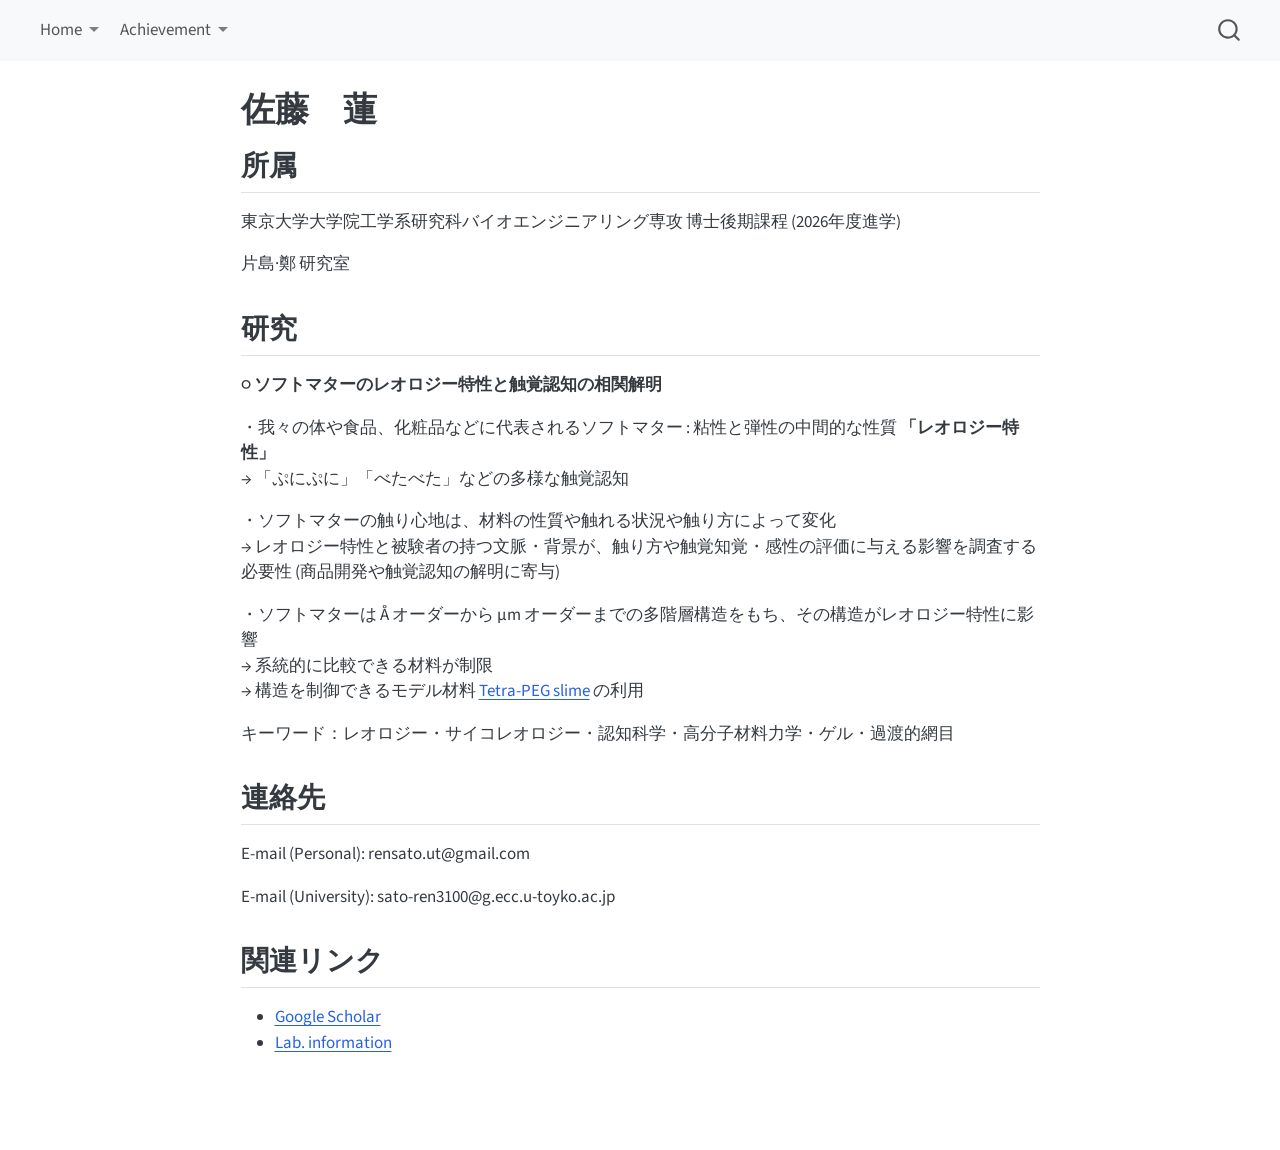
==== docs/index.html @ 5b35c89c "index 詳細説明追加" ====
<!DOCTYPE html>
<html xmlns="http://www.w3.org/1999/xhtml" lang="ja" xml:lang="ja"><head>

<meta charset="utf-8">
<meta name="generator" content="quarto-1.9.37">

<meta name="viewport" content="width=device-width, initial-scale=1.0, user-scalable=yes">


<title>佐藤　蓮</title>
<style>
/* Default styles provided by pandoc.
** See https://pandoc.org/MANUAL.html#variables-for-html for config info.
*/
code{white-space: pre-wrap;}
span.smallcaps{font-variant: small-caps;}
div.columns{display: flex; gap: min(4vw, 1.5em);}
div.column{flex: auto; overflow-x: auto;}
div.hanging-indent{margin-left: 1.5em; text-indent: -1.5em;}
ul.task-list{list-style: none;}
ul.task-list li input[type="checkbox"] {
  width: 0.8em;
  margin: 0 0.8em 0.2em -1em; /* quarto-specific, see https://github.com/quarto-dev/quarto-cli/issues/4556 */ 
  vertical-align: middle;
}
</style>


<script src="site_libs/quarto-nav/quarto-nav.js"></script>
<script src="site_libs/quarto-nav/headroom.min.js"></script>
<script src="site_libs/clipboard/clipboard.min.js"></script>
<script src="site_libs/quarto-search/autocomplete.umd.js"></script>
<script src="site_libs/quarto-search/fuse.min.js"></script>
<script src="site_libs/quarto-search/quarto-search.js"></script>
<meta name="quarto:offset" content="./">
<script src="site_libs/quarto-html/quarto.js" type="module"></script>
<script src="site_libs/quarto-html/tabsets/tabsets.js" type="module"></script>
<script src="site_libs/quarto-html/popper.min.js"></script>
<script src="site_libs/quarto-html/tippy.umd.min.js"></script>
<script src="site_libs/quarto-html/anchor.min.js"></script>
<link href="site_libs/quarto-html/tippy.css" rel="stylesheet">
<link href="site_libs/quarto-html/quarto-syntax-highlighting-7f8f88aac4f3542376d5c11b86a4c14d.css" rel="stylesheet" id="quarto-text-highlighting-styles">
<script src="site_libs/bootstrap/bootstrap.min.js"></script>
<link href="site_libs/bootstrap/bootstrap-icons.css" rel="stylesheet">
<link href="site_libs/bootstrap/bootstrap-158031087360bce0ff56dc785ce39e06.min.css" rel="stylesheet" append-hash="true" id="quarto-bootstrap" data-mode="light">
<script id="quarto-search-options" type="application/json">{
  "location": "navbar",
  "copy-button": false,
  "collapse-after": 3,
  "panel-placement": "end",
  "type": "overlay",
  "limit": 50,
  "keyboard-shortcut": [
    "f",
    "/",
    "s"
  ],
  "show-item-context": false,
  "language": {
    "search-no-results-text": "一致なし",
    "search-matching-documents-text": "一致した文書",
    "search-copy-link-title": "検索へのリンクをコピー",
    "search-hide-matches-text": "追加の検索結果を非表示",
    "search-more-match-text": "追加の検索結果",
    "search-more-matches-text": "追加の検索結果",
    "search-clear-button-title": "消去",
    "search-text-placeholder": "",
    "search-detached-cancel-button-title": "取消",
    "search-submit-button-title": "検索",
    "search-label": "サーチ"
  }
}</script>


<link rel="stylesheet" href="styles.css">
</head>

<body class="nav-fixed fullcontent quarto-light">

<div id="quarto-search-results"></div>
  <header id="quarto-header" class="headroom fixed-top">
    <nav class="navbar navbar-expand-lg " data-bs-theme="dark">
      <div class="navbar-container container-fluid">
            <div id="quarto-search" class="" title="サーチ"></div>
          <button class="navbar-toggler" type="button" data-bs-toggle="collapse" data-bs-target="#navbarCollapse" aria-controls="navbarCollapse" role="menu" aria-expanded="false" aria-label="ナビゲーションを切り替える" onclick="if (window.quartoToggleHeadroom) { window.quartoToggleHeadroom(); }">
  <span class="navbar-toggler-icon"></span>
</button>
          <div class="collapse navbar-collapse" id="navbarCollapse">
            <ul class="navbar-nav navbar-nav-scroll me-auto">
  <li class="nav-item dropdown ">
    <a class="nav-link dropdown-toggle" href="#" id="nav-menu-home" role="link" data-bs-toggle="dropdown" aria-expanded="false">
 <span class="menu-text">Home</span>
    </a>
    <ul class="dropdown-menu" aria-labelledby="nav-menu-home">    
        <li>
    <a class="dropdown-item" href="./index.html">
 <span class="dropdown-text">Jp</span></a>
  </li>  
        <li>
    <a class="dropdown-item" href="./index-en.html">
 <span class="dropdown-text">En</span></a>
  </li>  
    </ul>
  </li>
  <li class="nav-item dropdown ">
    <a class="nav-link dropdown-toggle" href="#" id="nav-menu-achievement" role="link" data-bs-toggle="dropdown" aria-expanded="false">
 <span class="menu-text">Achievement</span>
    </a>
    <ul class="dropdown-menu" aria-labelledby="nav-menu-achievement">    
        <li>
    <a class="dropdown-item" href="./achievement.html">
 <span class="dropdown-text">Jp</span></a>
  </li>  
        <li>
    <a class="dropdown-item" href="./achievement-en.html">
 <span class="dropdown-text">En</span></a>
  </li>  
    </ul>
  </li>
</ul>
          </div> <!-- /navcollapse -->
            <div class="quarto-navbar-tools">
</div>
      </div> <!-- /container-fluid -->
    </nav>
</header>
<!-- content -->
<div id="quarto-content" class="quarto-container page-columns page-rows-contents page-layout-article page-navbar">
<!-- sidebar -->
<!-- margin-sidebar -->
    
<!-- main -->
<main class="content" id="quarto-document-content">

<header id="title-block-header" class="quarto-title-block default">
<div class="quarto-title">
<h1 class="title">佐藤　蓮</h1>
</div>



<div class="quarto-title-meta">

    
  
    
  </div>
  


</header>


<section id="所属" class="level2">
<h2 class="anchored" data-anchor-id="所属">所属</h2>
<p>東京大学大学院工学系研究科バイオエンジニアリング専攻 博士後期課程 (2026年度進学)</p>
<p>片島·鄭 研究室</p>
</section>
<section id="研究" class="level2">
<h2 class="anchored" data-anchor-id="研究">研究</h2>
<p><strong>○ ソフトマターのレオロジー特性と触覚認知の相関解明</strong></p>
<p>・我々の体や食品、化粧品などに代表されるソフトマター : 粘性と弾性の中間的な性質 <strong>「レオロジー特性」</strong> <br> → 「ぷにぷに」「べたべた」などの多様な触覚認知</p>
<p>・ソフトマターの触り心地は、材料の性質や触れる状況や触り方によって変化<br> → レオロジー特性と被験者の持つ文脈・背景が、触り方や触覚知覚・感性の評価に与える影響を調査する必要性 (商品開発や触覚認知の解明に寄与)</p>
<p>・ソフトマターは Å オーダーから μm オーダーまでの多階層構造をもち、その構造がレオロジー特性に影響<br> → 系統的に比較できる材料が制限<br> → 構造を制御できるモデル材料 <a href="https://doi.org/10.1016/j.progpolymsci.2025.102042">Tetra-PEG slime</a> の利用</p>
<p>キーワード：レオロジー・サイコレオロジー・認知科学・高分子材料力学・ゲル・過渡的網目</p>
</section>
<section id="連絡先" class="level2">
<h2 class="anchored" data-anchor-id="連絡先">連絡先</h2>
<p>E-mail (Personal): rensato.ut@gmail.com</p>
<p>E-mail (University): sato-ren3100@g.ecc.u-toyko.ac.jp</p>
</section>
<section id="関連リンク" class="level2">
<h2 class="anchored" data-anchor-id="関連リンク">関連リンク</h2>
<ul>
<li><a href="https://scholar.google.co.jp/citations?user=0wo5w1IAAAAJ&amp;hl=ja&amp;oi=ao">Google Scholar</a></li>
<li><a href="https://rheo.tokyo/">Lab. information</a></li>
</ul>


</section>

</main> <!-- /main -->
<script id="quarto-html-after-body" type="application/javascript">
  window.document.addEventListener("DOMContentLoaded", function (event) {
    const icon = "";
    const anchorJS = new window.AnchorJS();
    anchorJS.options = {
      placement: 'right',
      icon: icon
    };
    anchorJS.add('.anchored');
    const isCodeAnnotation = (el) => {
      for (const clz of el.classList) {
        if (clz.startsWith('code-annotation-')) {                     
          return true;
        }
      }
      return false;
    }
    const onCopySuccess = function(e) {
      // button target
      const button = e.trigger;
      // don't keep focus
      button.blur();
      // flash "checked"
      button.classList.add('code-copy-button-checked');
      var currentTitle = button.getAttribute("title");
      button.setAttribute("title", "コピーしました");
      let tooltip;
      if (window.bootstrap) {
        button.setAttribute("data-bs-toggle", "tooltip");
        button.setAttribute("data-bs-placement", "left");
        button.setAttribute("data-bs-title", "コピーしました");
        tooltip = new bootstrap.Tooltip(button, 
          { trigger: "manual", 
            customClass: "code-copy-button-tooltip",
            offset: [0, -8]});
        tooltip.show();    
      }
      setTimeout(function() {
        if (tooltip) {
          tooltip.hide();
          button.removeAttribute("data-bs-title");
          button.removeAttribute("data-bs-toggle");
          button.removeAttribute("data-bs-placement");
        }
        button.setAttribute("title", currentTitle);
        button.classList.remove('code-copy-button-checked');
      }, 1000);
      // clear code selection
      e.clearSelection();
    }
    const getTextToCopy = function(trigger) {
      const outerScaffold = trigger.parentElement.cloneNode(true);
      const codeEl = outerScaffold.querySelector('code');
      for (const childEl of codeEl.children) {
        if (isCodeAnnotation(childEl)) {
          childEl.remove();
        }
      }
      return codeEl.innerText;
    }
    const clipboard = new window.ClipboardJS('.code-copy-button:not([data-in-quarto-modal])', {
      text: getTextToCopy
    });
    clipboard.on('success', onCopySuccess);
    if (window.document.getElementById('quarto-embedded-source-code-modal')) {
      const clipboardModal = new window.ClipboardJS('.code-copy-button[data-in-quarto-modal]', {
        text: getTextToCopy,
        container: window.document.getElementById('quarto-embedded-source-code-modal')
      });
      clipboardModal.on('success', onCopySuccess);
    }
      var localhostRegex = new RegExp(/^(?:http|https):\/\/localhost\:?[0-9]*\//);
      var mailtoRegex = new RegExp(/^mailto:/);
        var filterRegex = new RegExp('/' + window.location.host + '/');
      var isInternal = (href) => {
          return filterRegex.test(href) || localhostRegex.test(href) || mailtoRegex.test(href);
      }
      // Inspect non-navigation links and adorn them if external
     var links = window.document.querySelectorAll('a[href]:not(.nav-link):not(.navbar-brand):not(.toc-action):not(.sidebar-link):not(.sidebar-item-toggle):not(.pagination-link):not(.no-external):not([aria-hidden]):not(.dropdown-item):not(.quarto-navigation-tool):not(.about-link)');
      for (var i=0; i<links.length; i++) {
        const link = links[i];
        if (!isInternal(link.href)) {
          // undo the damage that might have been done by quarto-nav.js in the case of
          // links that we want to consider external
          if (link.dataset.originalHref !== undefined) {
            link.href = link.dataset.originalHref;
          }
        }
      }
    function tippyHover(el, contentFn, onTriggerFn, onUntriggerFn) {
      const config = {
        allowHTML: true,
        maxWidth: 500,
        delay: 100,
        arrow: false,
        appendTo: function(el) {
            return el.parentElement;
        },
        interactive: true,
        interactiveBorder: 10,
        theme: 'quarto',
        placement: 'bottom-start',
      };
      if (contentFn) {
        config.content = contentFn;
      }
      if (onTriggerFn) {
        config.onTrigger = onTriggerFn;
      }
      if (onUntriggerFn) {
        config.onUntrigger = onUntriggerFn;
      }
      window.tippy(el, config); 
    }
    const noterefs = window.document.querySelectorAll('a[role="doc-noteref"]');
    for (var i=0; i<noterefs.length; i++) {
      const ref = noterefs[i];
      tippyHover(ref, function() {
        // use id or data attribute instead here
        let href = ref.getAttribute('data-footnote-href') || ref.getAttribute('href');
        try { href = new URL(href).hash; } catch {}
        const id = href.replace(/^#\/?/, "");
        const note = window.document.getElementById(id);
        if (note) {
          return note.innerHTML;
        } else {
          return "";
        }
      });
    }
    const xrefs = window.document.querySelectorAll('a.quarto-xref');
    const processXRef = (id, note) => {
      // Strip column container classes
      const stripColumnClz = (el) => {
        el.classList.remove("page-full", "page-columns");
        if (el.children) {
          for (const child of el.children) {
            stripColumnClz(child);
          }
        }
      }
      stripColumnClz(note)
      if (id === null || id.startsWith('sec-')) {
        // Special case sections, only their first couple elements
        const container = document.createElement("div");
        if (note.children && note.children.length > 2) {
          container.appendChild(note.children[0].cloneNode(true));
          for (let i = 1; i < note.children.length; i++) {
            const child = note.children[i];
            if (child.tagName === "P" && child.innerText === "") {
              continue;
            } else {
              container.appendChild(child.cloneNode(true));
              break;
            }
          }
          if (window.Quarto?.typesetMath) {
            window.Quarto.typesetMath(container);
          }
          return container.innerHTML
        } else {
          if (window.Quarto?.typesetMath) {
            window.Quarto.typesetMath(note);
          }
          return note.innerHTML;
        }
      } else {
        // Remove any anchor links if they are present
        const anchorLink = note.querySelector('a.anchorjs-link');
        if (anchorLink) {
          anchorLink.remove();
        }
        if (window.Quarto?.typesetMath) {
          window.Quarto.typesetMath(note);
        }
        if (note.classList.contains("callout")) {
          return note.outerHTML;
        } else {
          return note.innerHTML;
        }
      }
    }
    for (var i=0; i<xrefs.length; i++) {
      const xref = xrefs[i];
      tippyHover(xref, undefined, function(instance) {
        instance.disable();
        let url = xref.getAttribute('href');
        let hash = undefined; 
        if (url.startsWith('#')) {
          hash = url;
        } else {
          try { hash = new URL(url).hash; } catch {}
        }
        if (hash) {
          const id = hash.replace(/^#\/?/, "");
          const note = window.document.getElementById(id);
          if (note !== null) {
            try {
              const html = processXRef(id, note.cloneNode(true));
              instance.setContent(html);
            } finally {
              instance.enable();
              instance.show();
            }
          } else {
            // See if we can fetch this
            fetch(url.split('#')[0])
            .then(res => res.text())
            .then(html => {
              const parser = new DOMParser();
              const htmlDoc = parser.parseFromString(html, "text/html");
              const note = htmlDoc.getElementById(id);
              if (note !== null) {
                const html = processXRef(id, note);
                instance.setContent(html);
              } 
            }).finally(() => {
              instance.enable();
              instance.show();
            });
          }
        } else {
          // See if we can fetch a full url (with no hash to target)
          // This is a special case and we should probably do some content thinning / targeting
          fetch(url)
          .then(res => res.text())
          .then(html => {
            const parser = new DOMParser();
            const htmlDoc = parser.parseFromString(html, "text/html");
            const note = htmlDoc.querySelector('main.content');
            if (note !== null) {
              // This should only happen for chapter cross references
              // (since there is no id in the URL)
              // remove the first header
              if (note.children.length > 0 && note.children[0].tagName === "HEADER") {
                note.children[0].remove();
              }
              const html = processXRef(null, note);
              instance.setContent(html);
            } 
          }).finally(() => {
            instance.enable();
            instance.show();
          });
        }
      }, function(instance) {
      });
    }
        let selectedAnnoteEl;
        const selectorForAnnotation = ( cell, annotation) => {
          let cellAttr = 'data-code-cell="' + cell + '"';
          let lineAttr = 'data-code-annotation="' +  annotation + '"';
          const selector = 'span[' + cellAttr + '][' + lineAttr + ']';
          return selector;
        }
        const selectCodeLines = (annoteEl) => {
          const doc = window.document;
          const targetCell = annoteEl.getAttribute("data-target-cell");
          const targetAnnotation = annoteEl.getAttribute("data-target-annotation");
          const annoteSpan = window.document.querySelector(selectorForAnnotation(targetCell, targetAnnotation));
          const lines = annoteSpan.getAttribute("data-code-lines").split(",");
          const lineIds = lines.map((line) => {
            return targetCell + "-" + line;
          })
          let top = null;
          let height = null;
          let parent = null;
          if (lineIds.length > 0) {
              //compute the position of the single el (top and bottom and make a div)
              const el = window.document.getElementById(lineIds[0]);
              top = el.offsetTop;
              height = el.offsetHeight;
              parent = el.parentElement.parentElement;
            if (lineIds.length > 1) {
              const lastEl = window.document.getElementById(lineIds[lineIds.length - 1]);
              const bottom = lastEl.offsetTop + lastEl.offsetHeight;
              height = bottom - top;
            }
            if (top !== null && height !== null && parent !== null) {
              // cook up a div (if necessary) and position it 
              let div = window.document.getElementById("code-annotation-line-highlight");
              if (div === null) {
                div = window.document.createElement("div");
                div.setAttribute("id", "code-annotation-line-highlight");
                div.style.position = 'absolute';
                parent.appendChild(div);
              }
              div.style.top = top - 2 + "px";
              div.style.height = height + 4 + "px";
              div.style.left = 0;
              let gutterDiv = window.document.getElementById("code-annotation-line-highlight-gutter");
              if (gutterDiv === null) {
                gutterDiv = window.document.createElement("div");
                gutterDiv.setAttribute("id", "code-annotation-line-highlight-gutter");
                gutterDiv.style.position = 'absolute';
                const codeCell = window.document.getElementById(targetCell);
                const gutter = codeCell.querySelector('.code-annotation-gutter');
                gutter.appendChild(gutterDiv);
              }
              gutterDiv.style.top = top - 2 + "px";
              gutterDiv.style.height = height + 4 + "px";
            }
            selectedAnnoteEl = annoteEl;
          }
        };
        const unselectCodeLines = () => {
          const elementsIds = ["code-annotation-line-highlight", "code-annotation-line-highlight-gutter"];
          elementsIds.forEach((elId) => {
            const div = window.document.getElementById(elId);
            if (div) {
              div.remove();
            }
          });
          selectedAnnoteEl = undefined;
        };
          // Handle positioning of the toggle
      window.addEventListener(
        "resize",
        throttle(() => {
          elRect = undefined;
          if (selectedAnnoteEl) {
            selectCodeLines(selectedAnnoteEl);
          }
        }, 10)
      );
      function throttle(fn, ms) {
      let throttle = false;
      let timer;
        return (...args) => {
          if(!throttle) { // first call gets through
              fn.apply(this, args);
              throttle = true;
          } else { // all the others get throttled
              if(timer) clearTimeout(timer); // cancel #2
              timer = setTimeout(() => {
                fn.apply(this, args);
                timer = throttle = false;
              }, ms);
          }
        };
      }
        // Attach click handler to the DT
        const annoteDls = window.document.querySelectorAll('dt[data-target-cell]');
        for (const annoteDlNode of annoteDls) {
          annoteDlNode.addEventListener('click', (event) => {
            const clickedEl = event.target;
            if (clickedEl !== selectedAnnoteEl) {
              unselectCodeLines();
              const activeEl = window.document.querySelector('dt[data-target-cell].code-annotation-active');
              if (activeEl) {
                activeEl.classList.remove('code-annotation-active');
              }
              selectCodeLines(clickedEl);
              clickedEl.classList.add('code-annotation-active');
            } else {
              // Unselect the line
              unselectCodeLines();
              clickedEl.classList.remove('code-annotation-active');
            }
          });
        }
    const findCites = (el) => {
      const parentEl = el.parentElement;
      if (parentEl) {
        const cites = parentEl.dataset.cites;
        if (cites) {
          return {
            el,
            cites: cites.split(' ')
          };
        } else {
          return findCites(el.parentElement)
        }
      } else {
        return undefined;
      }
    };
    var bibliorefs = window.document.querySelectorAll('a[role="doc-biblioref"]');
    for (var i=0; i<bibliorefs.length; i++) {
      const ref = bibliorefs[i];
      const citeInfo = findCites(ref);
      if (citeInfo) {
        tippyHover(citeInfo.el, function() {
          var popup = window.document.createElement('div');
          citeInfo.cites.forEach(function(cite) {
            var citeDiv = window.document.createElement('div');
            citeDiv.classList.add('hanging-indent');
            citeDiv.classList.add('csl-entry');
            var biblioDiv = window.document.getElementById('ref-' + cite);
            if (biblioDiv) {
              citeDiv.innerHTML = biblioDiv.innerHTML;
            }
            popup.appendChild(citeDiv);
          });
          return popup.innerHTML;
        });
      }
    }
  });
  </script>
</div> <!-- /content -->




</body></html>
---- docs/site_libs/quarto-html/tippy.css ----
.tippy-box[data-animation=fade][data-state=hidden]{opacity:0}[data-tippy-root]{max-width:calc(100vw - 10px)}.tippy-box{position:relative;background-color:#333;color:#fff;border-radius:4px;font-size:14px;line-height:1.4;white-space:normal;outline:0;transition-property:transform,visibility,opacity}.tippy-box[data-placement^=top]>.tippy-arrow{bottom:0}.tippy-box[data-placement^=top]>.tippy-arrow:before{bottom:-7px;left:0;border-width:8px 8px 0;border-top-color:initial;transform-origin:center top}.tippy-box[data-placement^=bottom]>.tippy-arrow{top:0}.tippy-box[data-placement^=bottom]>.tippy-arrow:before{top:-7px;left:0;border-width:0 8px 8px;border-bottom-color:initial;transform-origin:center bottom}.tippy-box[data-placement^=left]>.tippy-arrow{right:0}.tippy-box[data-placement^=left]>.tippy-arrow:before{border-width:8px 0 8px 8px;border-left-color:initial;right:-7px;transform-origin:center left}.tippy-box[data-placement^=right]>.tippy-arrow{left:0}.tippy-box[data-placement^=right]>.tippy-arrow:before{left:-7px;border-width:8px 8px 8px 0;border-right-color:initial;transform-origin:center right}.tippy-box[data-inertia][data-state=visible]{transition-timing-function:cubic-bezier(.54,1.5,.38,1.11)}.tippy-arrow{width:16px;height:16px;color:#333}.tippy-arrow:before{content:"";position:absolute;border-color:transparent;border-style:solid}.tippy-content{position:relative;padding:5px 9px;z-index:1}
---- docs/site_libs/quarto-html/quarto-syntax-highlighting-7f8f88aac4f3542376d5c11b86a4c14d.css ----
/* quarto syntax highlight colors */
:root {
  --quarto-hl-ot-color: #003B4F;
  --quarto-hl-at-color: #657422;
  --quarto-hl-ss-color: #20794D;
  --quarto-hl-an-color: #5E5E5E;
  --quarto-hl-fu-color: #4758AB;
  --quarto-hl-st-color: #20794D;
  --quarto-hl-cf-color: #003B4F;
  --quarto-hl-op-color: #5E5E5E;
  --quarto-hl-er-color: #AD0000;
  --quarto-hl-bn-color: #AD0000;
  --quarto-hl-al-color: #AD0000;
  --quarto-hl-va-color: #111111;
  --quarto-hl-bu-color: inherit;
  --quarto-hl-ex-color: inherit;
  --quarto-hl-pp-color: #AD0000;
  --quarto-hl-in-color: #5E5E5E;
  --quarto-hl-vs-color: #20794D;
  --quarto-hl-wa-color: #5E5E5E;
  --quarto-hl-do-color: #5E5E5E;
  --quarto-hl-im-color: #00769E;
  --quarto-hl-ch-color: #20794D;
  --quarto-hl-dt-color: #AD0000;
  --quarto-hl-fl-color: #AD0000;
  --quarto-hl-co-color: #5E5E5E;
  --quarto-hl-cv-color: #5E5E5E;
  --quarto-hl-cn-color: #8f5902;
  --quarto-hl-sc-color: #5E5E5E;
  --quarto-hl-dv-color: #AD0000;
  --quarto-hl-kw-color: #003B4F;
}

/* other quarto variables */
:root {
  --quarto-font-monospace: SFMono-Regular, Menlo, Monaco, Consolas, "Liberation Mono", "Courier New", monospace;
}

/* syntax highlight based on Pandoc's rules */
pre > code.sourceCode > span {
  color: #003B4F;
}

code.sourceCode > span {
  color: #003B4F;
}

div.sourceCode,
div.sourceCode pre.sourceCode {
  color: #003B4F;
}

/* Normal */
code span {
  color: #003B4F;
}

/* Alert */
code span.al {
  color: #AD0000;
  font-style: inherit;
}

/* Annotation */
code span.an {
  color: #5E5E5E;
  font-style: inherit;
}

/* Attribute */
code span.at {
  color: #657422;
  font-style: inherit;
}

/* BaseN */
code span.bn {
  color: #AD0000;
  font-style: inherit;
}

/* BuiltIn */
code span.bu {
  font-style: inherit;
}

/* ControlFlow */
code span.cf {
  color: #003B4F;
  font-weight: bold;
  font-style: inherit;
}

/* Char */
code span.ch {
  color: #20794D;
  font-style: inherit;
}

/* Constant */
code span.cn {
  color: #8f5902;
  font-style: inherit;
}

/* Comment */
code span.co {
  color: #5E5E5E;
  font-style: inherit;
}

/* CommentVar */
code span.cv {
  color: #5E5E5E;
  font-style: italic;
}

/* Documentation */
code span.do {
  color: #5E5E5E;
  font-style: italic;
}

/* DataType */
code span.dt {
  color: #AD0000;
  font-style: inherit;
}

/* DecVal */
code span.dv {
  color: #AD0000;
  font-style: inherit;
}

/* Error */
code span.er {
  color: #AD0000;
  font-style: inherit;
}

/* Extension */
code span.ex {
  font-style: inherit;
}

/* Float */
code span.fl {
  color: #AD0000;
  font-style: inherit;
}

/* Function */
code span.fu {
  color: #4758AB;
  font-style: inherit;
}

/* Import */
code span.im {
  color: #00769E;
  font-style: inherit;
}

/* Information */
code span.in {
  color: #5E5E5E;
  font-style: inherit;
}

/* Keyword */
code span.kw {
  color: #003B4F;
  font-weight: bold;
  font-style: inherit;
}

/* Operator */
code span.op {
  color: #5E5E5E;
  font-style: inherit;
}

/* Other */
code span.ot {
  color: #003B4F;
  font-style: inherit;
}

/* Preprocessor */
code span.pp {
  color: #AD0000;
  font-style: inherit;
}

/* SpecialChar */
code span.sc {
  color: #5E5E5E;
  font-style: inherit;
}

/* SpecialString */
code span.ss {
  color: #20794D;
  font-style: inherit;
}

/* String */
code span.st {
  color: #20794D;
  font-style: inherit;
}

/* Variable */
code span.va {
  color: #111111;
  font-style: inherit;
}

/* VerbatimString */
code span.vs {
  color: #20794D;
  font-style: inherit;
}

/* Warning */
code span.wa {
  color: #5E5E5E;
  font-style: italic;
}

.prevent-inlining {
  content: "</";
}

/*# sourceMappingURL=789ad8cd35626ba772517505b42a116e.css.map */
---- docs/styles.css ----
ol li {
  margin-bottom: 0.6em;
}
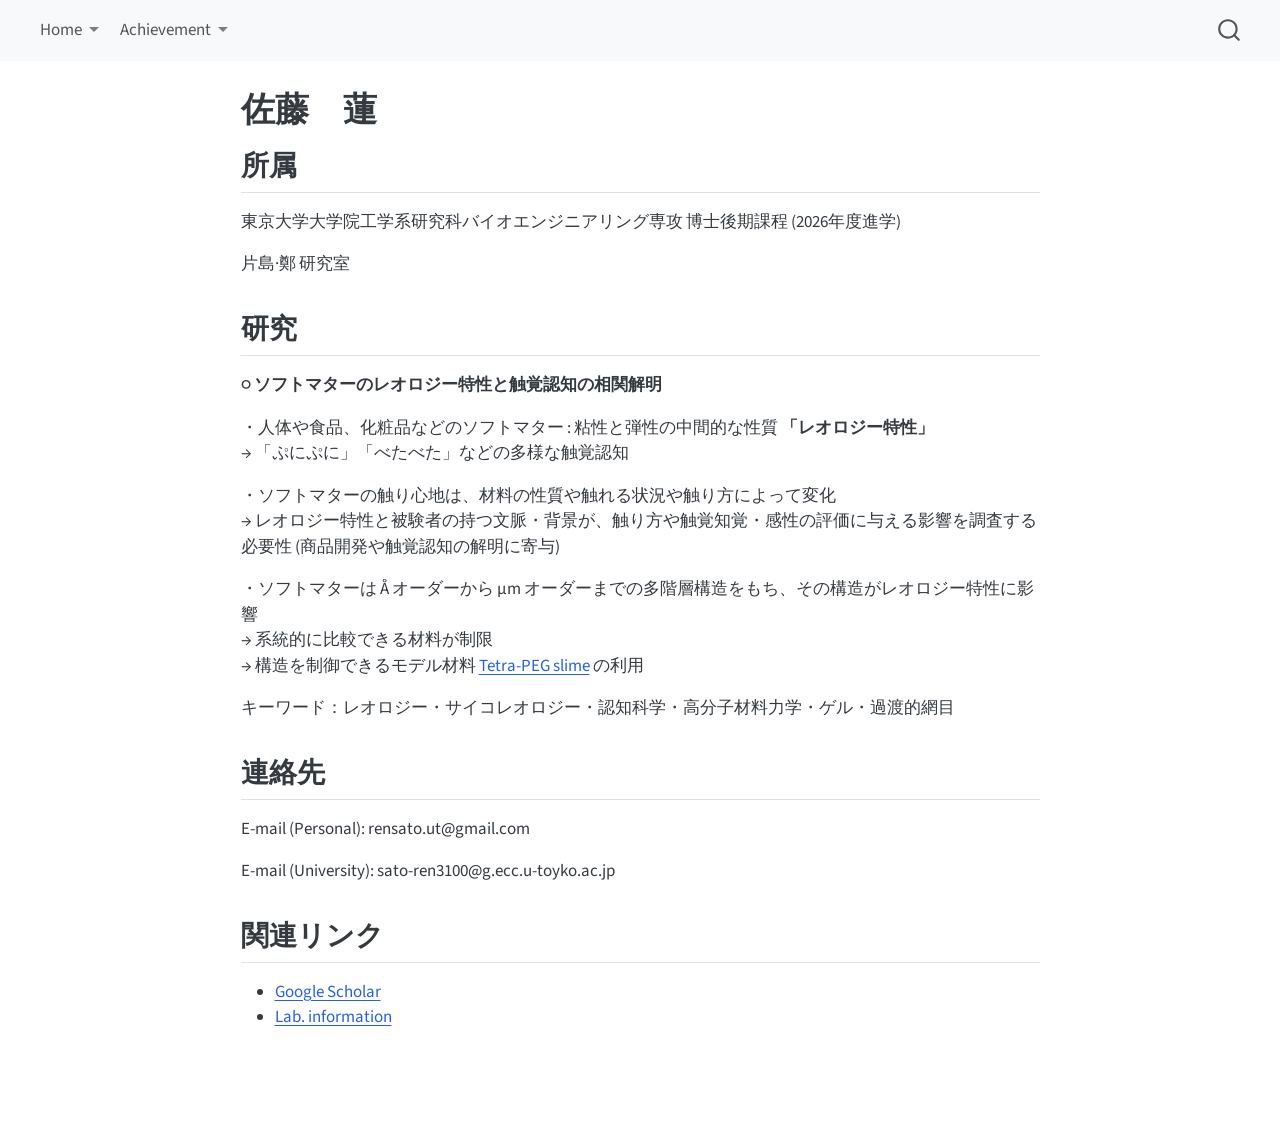
==== commit c6e8c11f: "render 実行" ====
--- a/docs/index.html
+++ b/docs/index.html
@@ -159,7 +159,7 @@
 <section id="研究" class="level2">
 <h2 class="anchored" data-anchor-id="研究">研究</h2>
 <p><strong>○ ソフトマターのレオロジー特性と触覚認知の相関解明</strong></p>
-<p>・我々の体や食品、化粧品などに代表されるソフトマター : 粘性と弾性の中間的な性質 <strong>「レオロジー特性」</strong> <br> → 「ぷにぷに」「べたべた」などの多様な触覚認知</p>
+<p>・人体や食品、化粧品などのソフトマター : 粘性と弾性の中間的な性質 <strong>「レオロジー特性」</strong> <br> → 「ぷにぷに」「べたべた」などの多様な触覚認知</p>
 <p>・ソフトマターの触り心地は、材料の性質や触れる状況や触り方によって変化<br> → レオロジー特性と被験者の持つ文脈・背景が、触り方や触覚知覚・感性の評価に与える影響を調査する必要性 (商品開発や触覚認知の解明に寄与)</p>
 <p>・ソフトマターは Å オーダーから μm オーダーまでの多階層構造をもち、その構造がレオロジー特性に影響<br> → 系統的に比較できる材料が制限<br> → 構造を制御できるモデル材料 <a href="https://doi.org/10.1016/j.progpolymsci.2025.102042">Tetra-PEG slime</a> の利用</p>
 <p>キーワード：レオロジー・サイコレオロジー・認知科学・高分子材料力学・ゲル・過渡的網目</p>
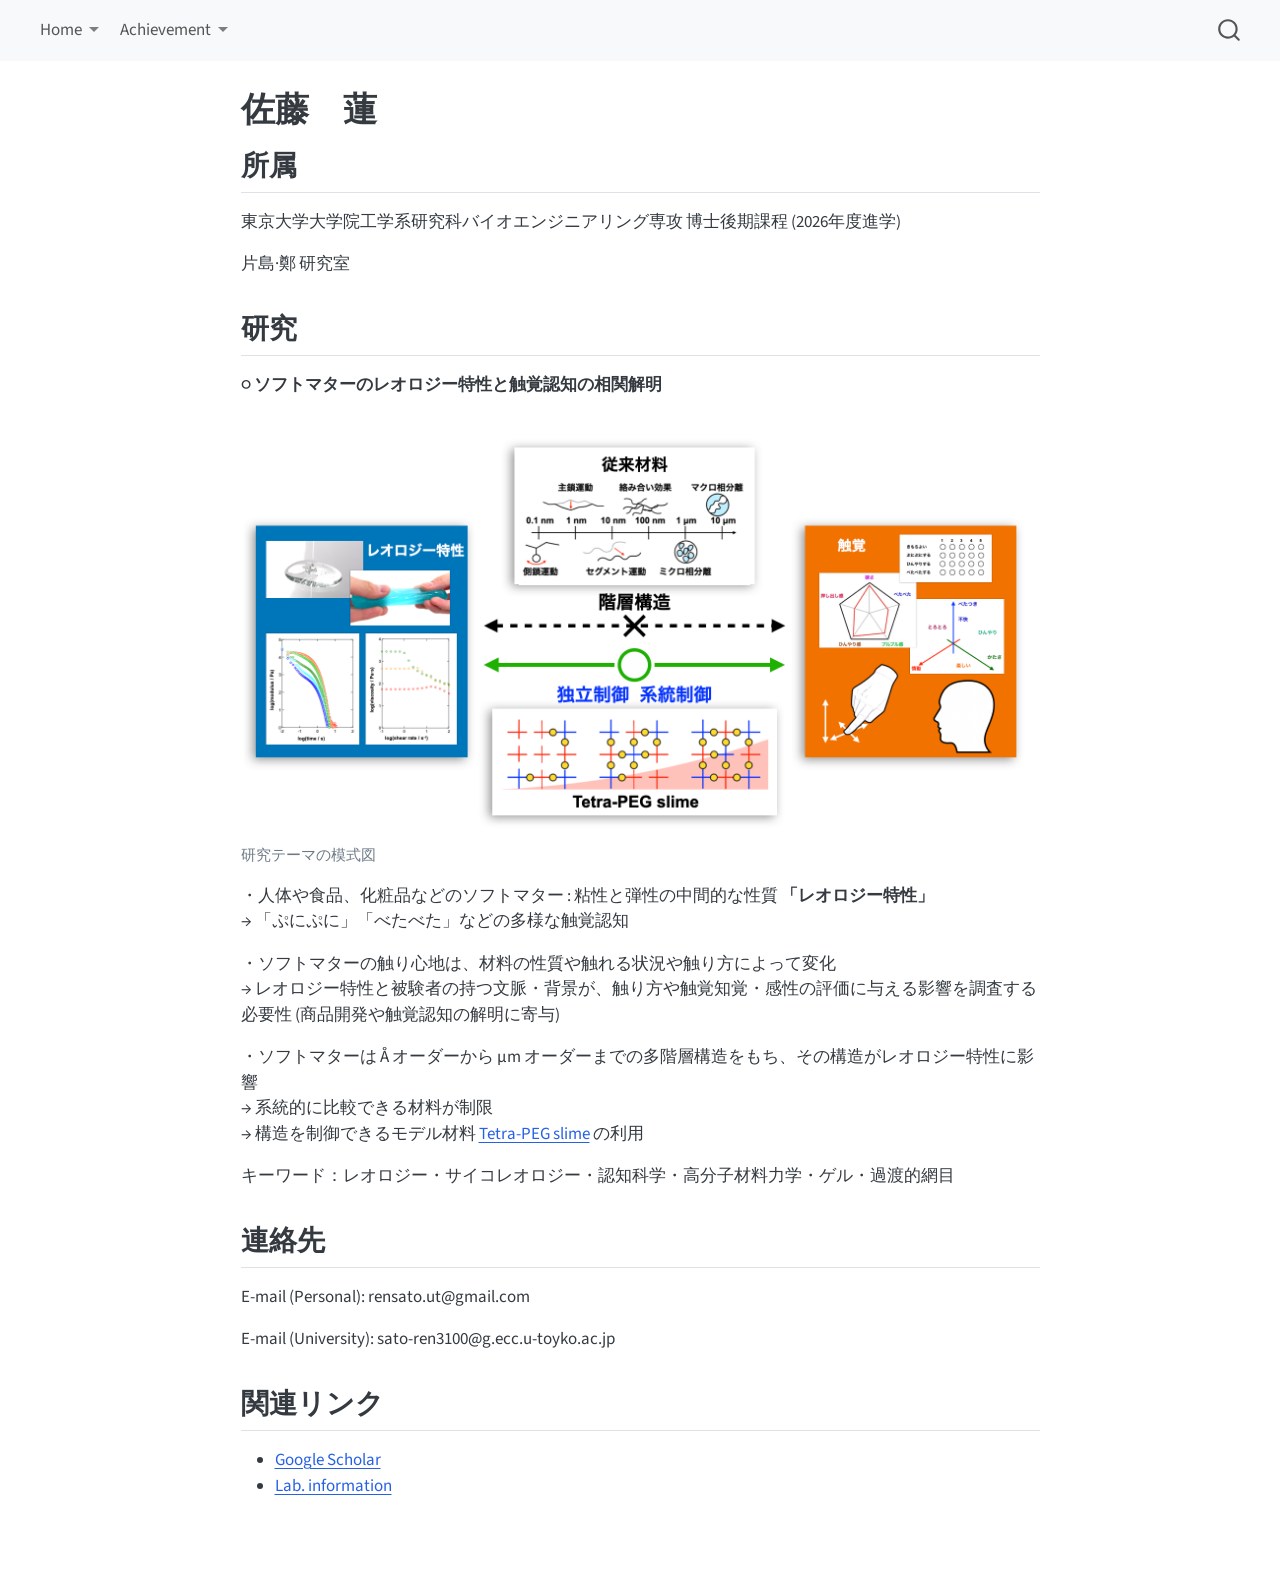
==== commit d9b5b47a: "render 実行" ====
--- a/docs/index.html
+++ b/docs/index.html
@@ -159,6 +159,12 @@
 <section id="研究" class="level2">
 <h2 class="anchored" data-anchor-id="研究">研究</h2>
 <p><strong>○ ソフトマターのレオロジー特性と触覚認知の相関解明</strong></p>
+<div class="quarto-figure quarto-figure-center">
+<figure class="figure">
+<p><img src="OverView.png" class="img-fluid figure-img"></p>
+<figcaption>研究テーマの模式図</figcaption>
+</figure>
+</div>
 <p>・人体や食品、化粧品などのソフトマター : 粘性と弾性の中間的な性質 <strong>「レオロジー特性」</strong> <br> → 「ぷにぷに」「べたべた」などの多様な触覚認知</p>
 <p>・ソフトマターの触り心地は、材料の性質や触れる状況や触り方によって変化<br> → レオロジー特性と被験者の持つ文脈・背景が、触り方や触覚知覚・感性の評価に与える影響を調査する必要性 (商品開発や触覚認知の解明に寄与)</p>
 <p>・ソフトマターは Å オーダーから μm オーダーまでの多階層構造をもち、その構造がレオロジー特性に影響<br> → 系統的に比較できる材料が制限<br> → 構造を制御できるモデル材料 <a href="https://doi.org/10.1016/j.progpolymsci.2025.102042">Tetra-PEG slime</a> の利用</p>
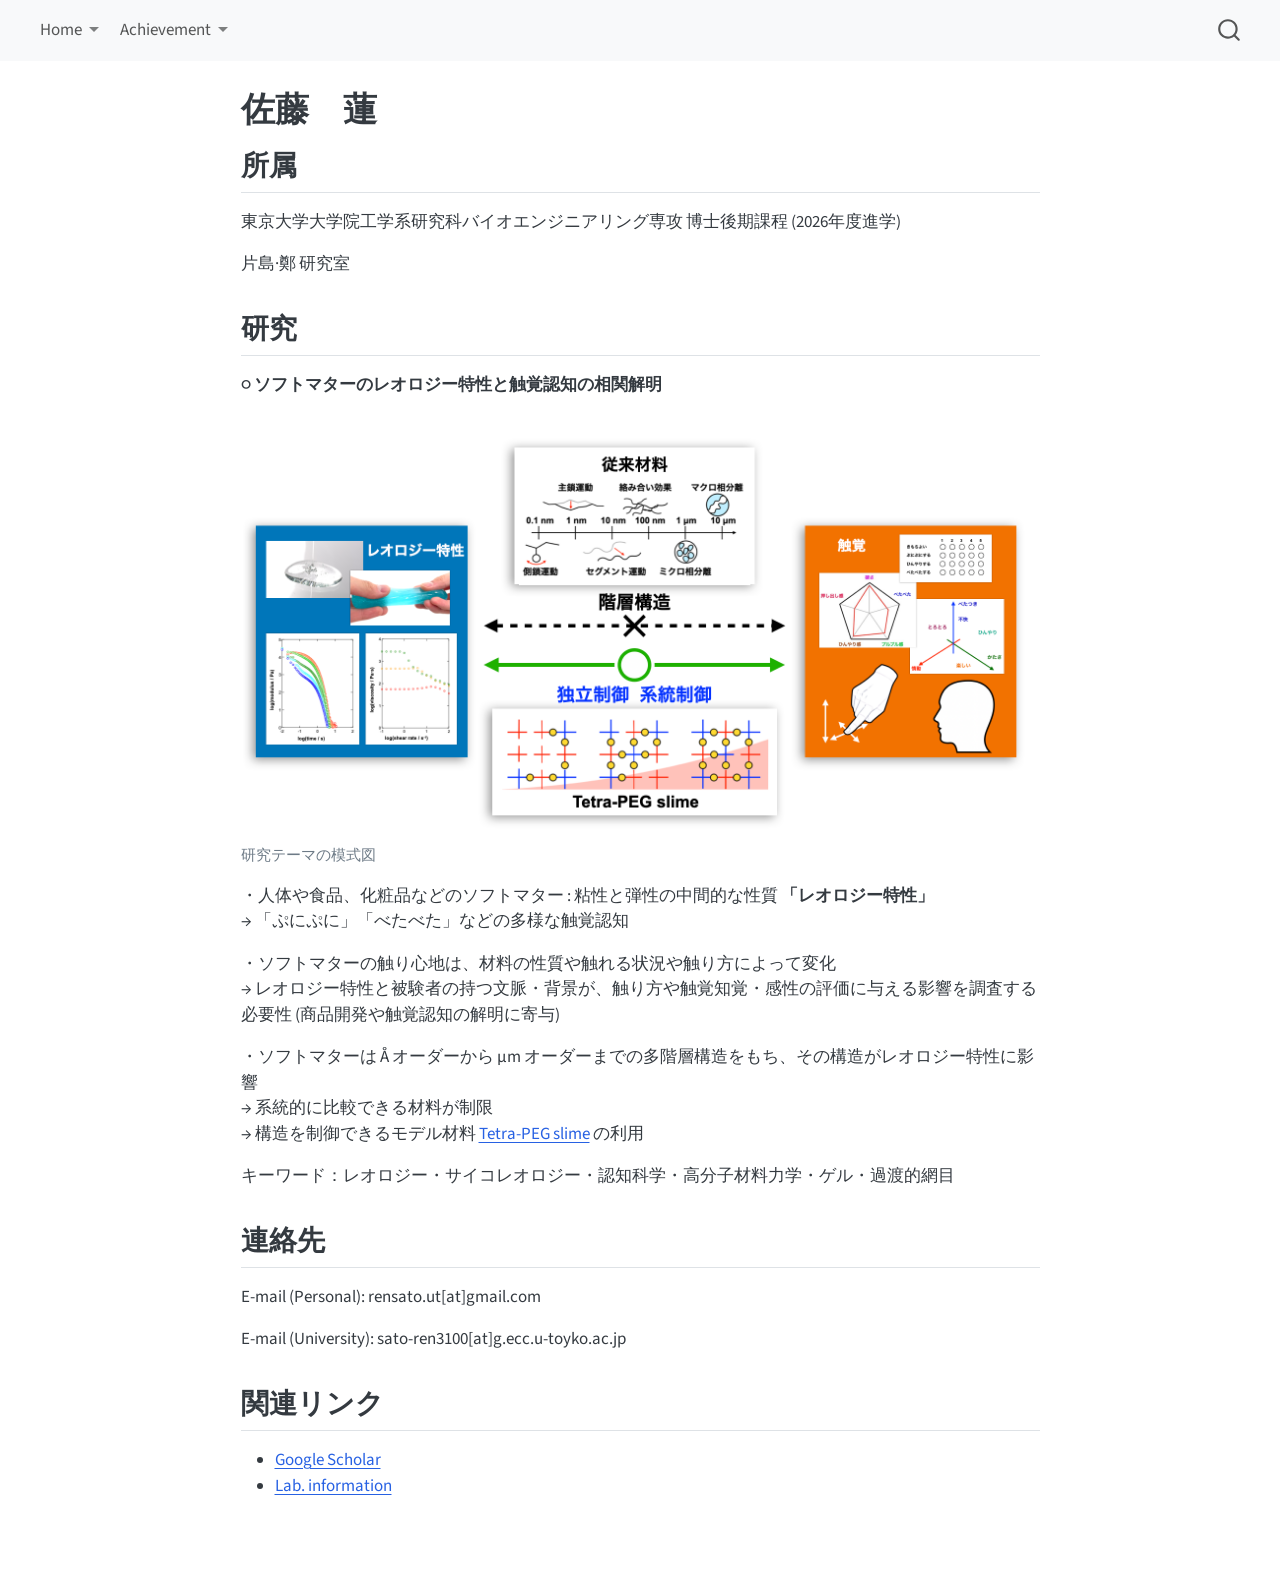
==== commit b471ef44: "修正" ====
--- a/docs/index.html
+++ b/docs/index.html
@@ -172,8 +172,8 @@
 </section>
 <section id="連絡先" class="level2">
 <h2 class="anchored" data-anchor-id="連絡先">連絡先</h2>
-<p>E-mail (Personal): rensato.ut@gmail.com</p>
-<p>E-mail (University): sato-ren3100@g.ecc.u-toyko.ac.jp</p>
+<p>E-mail (Personal): rensato.ut[at]gmail.com</p>
+<p>E-mail (University): sato-ren3100[at]g.ecc.u-toyko.ac.jp</p>
 </section>
 <section id="関連リンク" class="level2">
 <h2 class="anchored" data-anchor-id="関連リンク">関連リンク</h2>
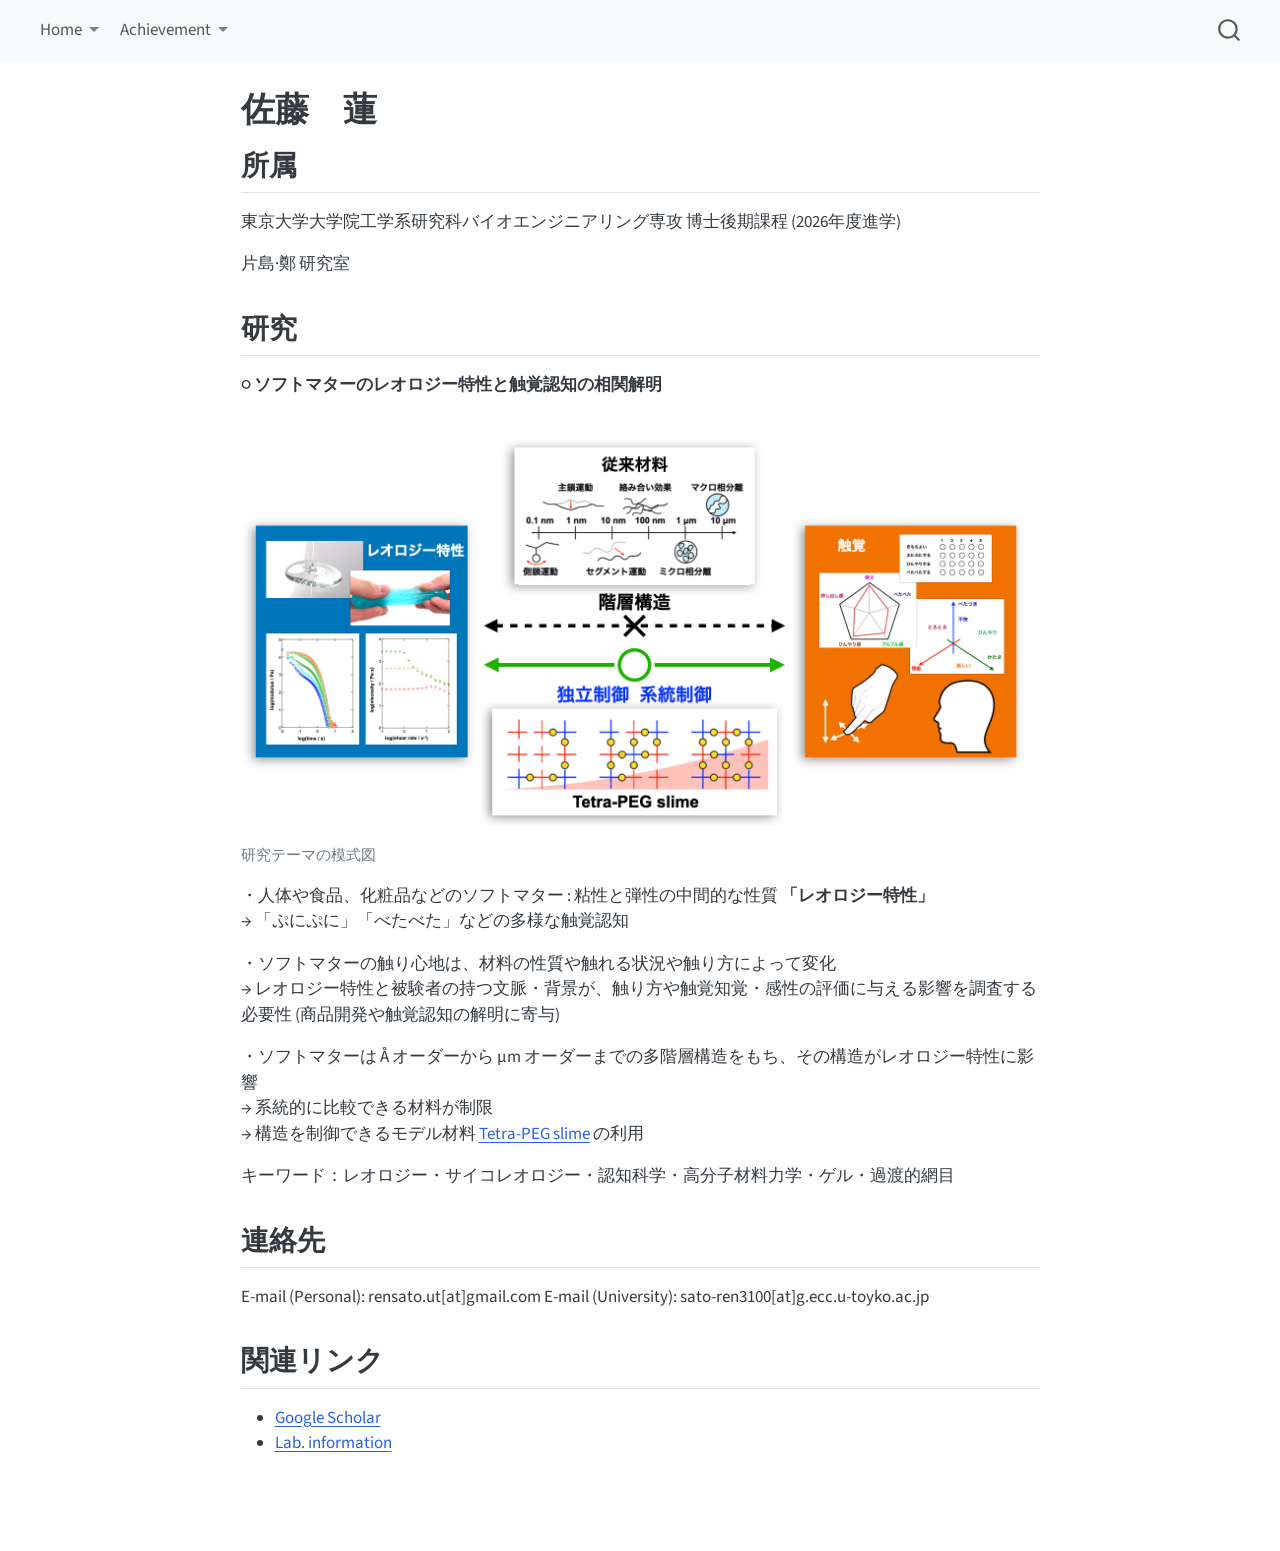
==== commit 1bd15149: "レンダー実行" ====
--- a/docs/index.html
+++ b/docs/index.html
@@ -172,8 +172,7 @@
 </section>
 <section id="連絡先" class="level2">
 <h2 class="anchored" data-anchor-id="連絡先">連絡先</h2>
-<p>E-mail (Personal): rensato.ut[at]gmail.com</p>
-<p>E-mail (University): sato-ren3100[at]g.ecc.u-toyko.ac.jp</p>
+<p>E-mail (Personal): rensato.ut[at]gmail.com E-mail (University): sato-ren3100[at]g.ecc.u-toyko.ac.jp</p>
 </section>
 <section id="関連リンク" class="level2">
 <h2 class="anchored" data-anchor-id="関連リンク">関連リンク</h2>
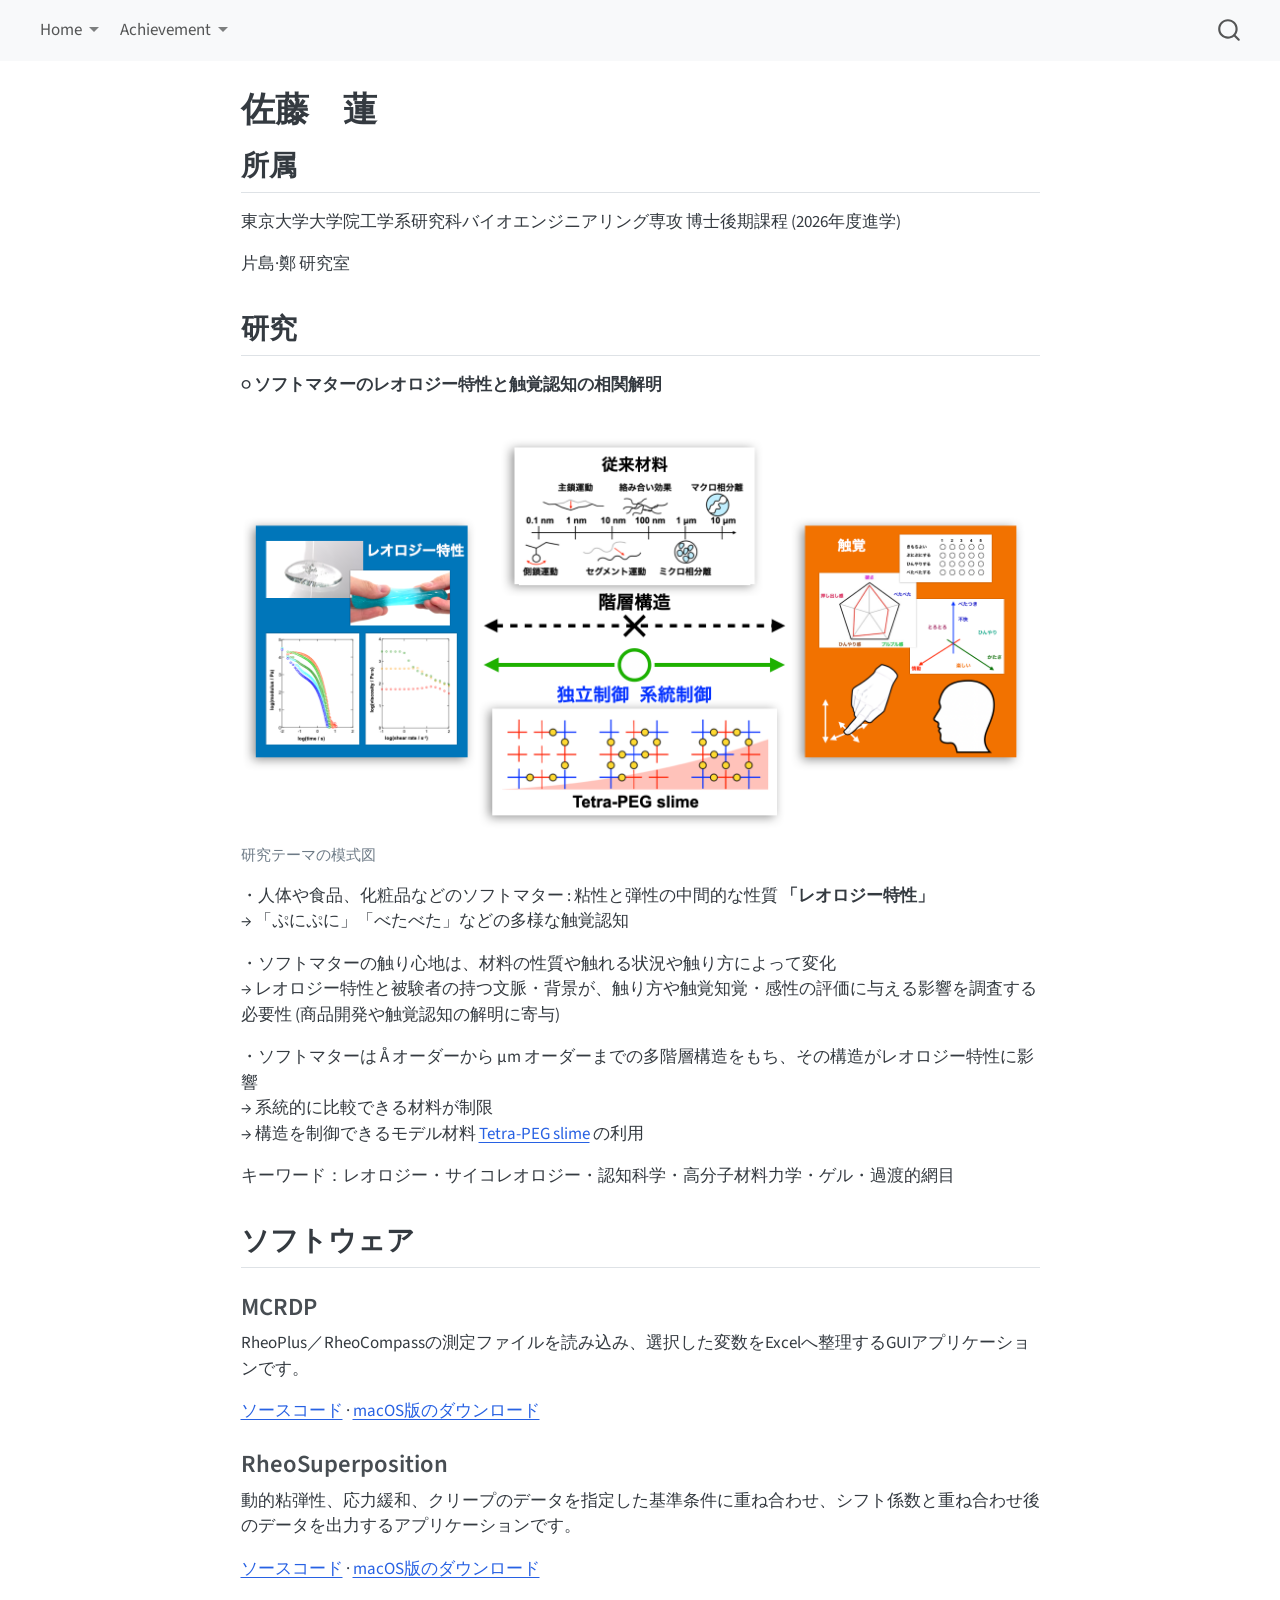
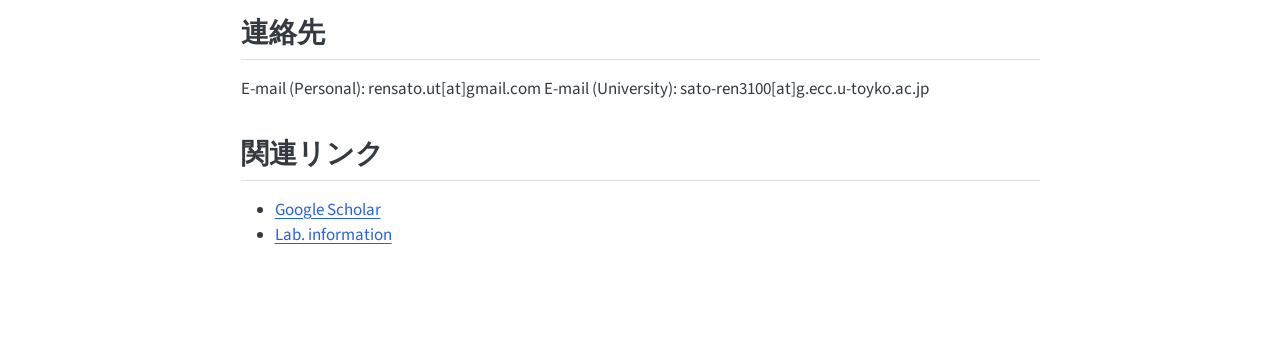
==== commit fa1515c8: "Add MCRDP and RheoSuperposition software links" ====
--- a/docs/index.html
+++ b/docs/index.html
@@ -170,6 +170,19 @@
 <p>・ソフトマターは Å オーダーから μm オーダーまでの多階層構造をもち、その構造がレオロジー特性に影響<br> → 系統的に比較できる材料が制限<br> → 構造を制御できるモデル材料 <a href="https://doi.org/10.1016/j.progpolymsci.2025.102042">Tetra-PEG slime</a> の利用</p>
 <p>キーワード：レオロジー・サイコレオロジー・認知科学・高分子材料力学・ゲル・過渡的網目</p>
 </section>
+<section id="ソフトウェア" class="level2">
+<h2 class="anchored" data-anchor-id="ソフトウェア">ソフトウェア</h2>
+<section id="mcrdp" class="level3">
+<h3 class="anchored" data-anchor-id="mcrdp">MCRDP</h3>
+<p>RheoPlus／RheoCompassの測定ファイルを読み込み、選択した変数をExcelへ整理するGUIアプリケーションです。</p>
+<p><a href="https://github.com/ren3100-git/MCRDP">ソースコード</a> · <a href="https://github.com/ren3100-git/MCRDP/releases/latest">macOS版のダウンロード</a></p>
+</section>
+<section id="rheosuperposition" class="level3">
+<h3 class="anchored" data-anchor-id="rheosuperposition">RheoSuperposition</h3>
+<p>動的粘弾性、応力緩和、クリープのデータを指定した基準条件に重ね合わせ、シフト係数と重ね合わせ後のデータを出力するアプリケーションです。</p>
+<p><a href="https://github.com/ren3100-git/RheoSuperposition">ソースコード</a> · <a href="https://github.com/ren3100-git/RheoSuperposition/releases/latest">macOS版のダウンロード</a></p>
+</section>
+</section>
 <section id="連絡先" class="level2">
 <h2 class="anchored" data-anchor-id="連絡先">連絡先</h2>
 <p>E-mail (Personal): rensato.ut[at]gmail.com E-mail (University): sato-ren3100[at]g.ecc.u-toyko.ac.jp</p>
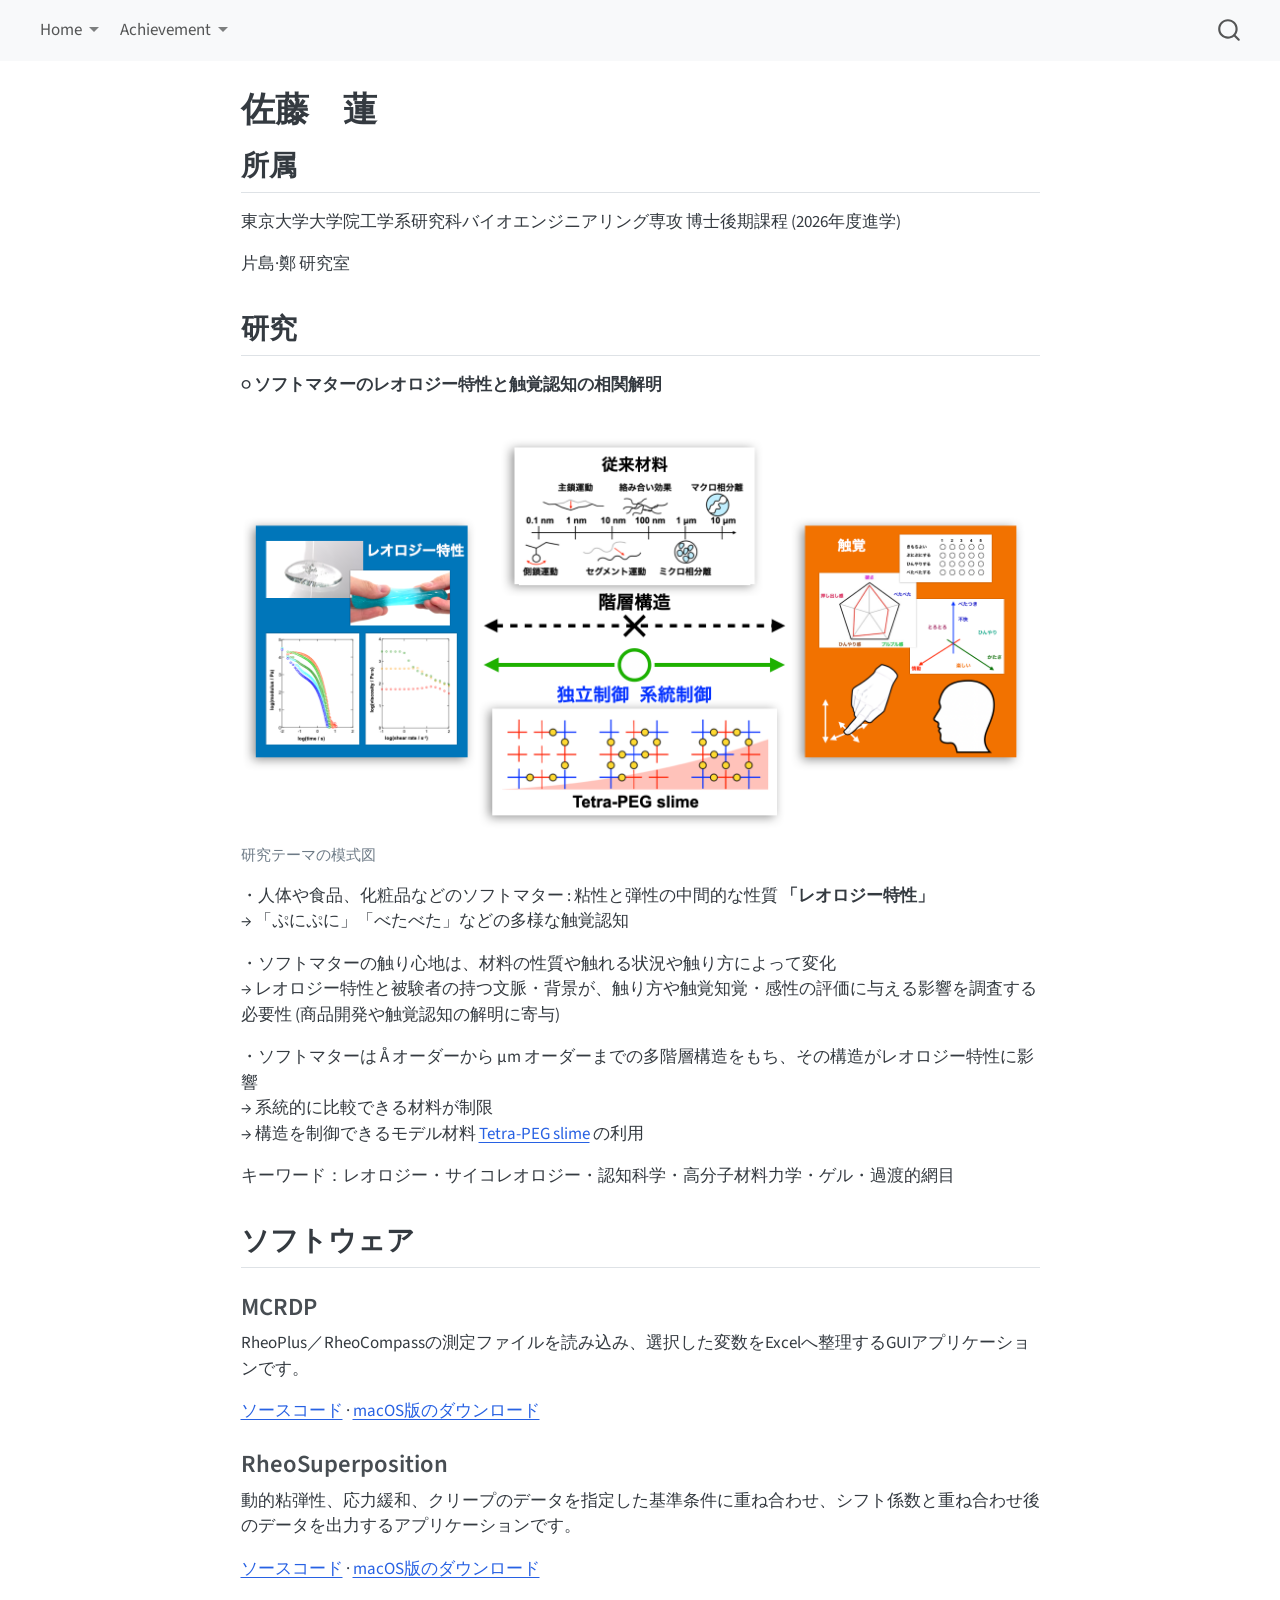
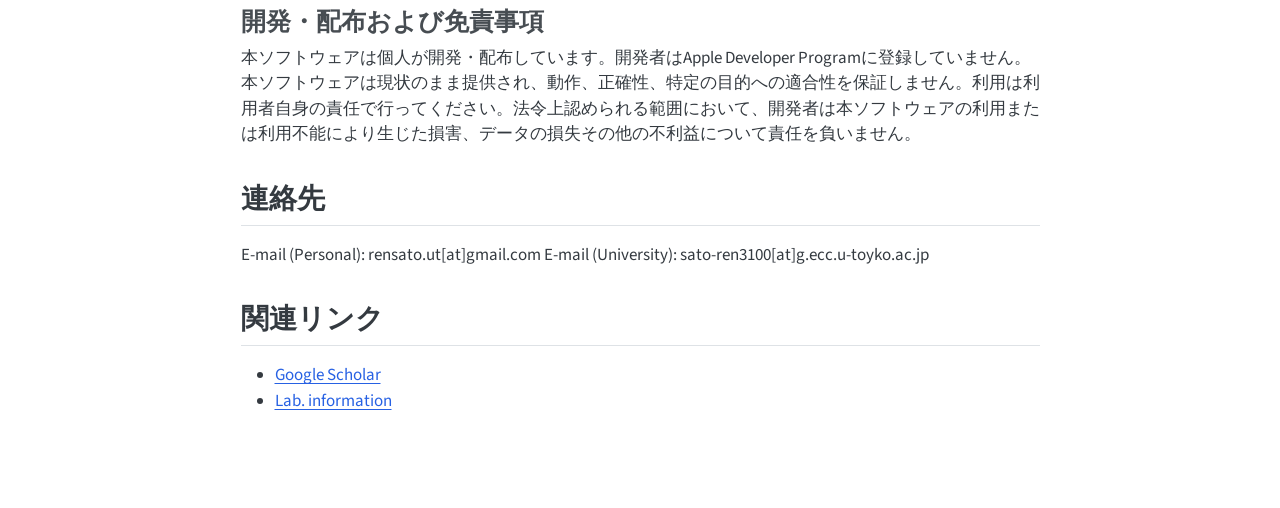
==== commit 4f845187: "Add software distribution disclaimer" ====
--- a/docs/index.html
+++ b/docs/index.html
@@ -182,6 +182,10 @@
 <p>動的粘弾性、応力緩和、クリープのデータを指定した基準条件に重ね合わせ、シフト係数と重ね合わせ後のデータを出力するアプリケーションです。</p>
 <p><a href="https://github.com/ren3100-git/RheoSuperposition">ソースコード</a> · <a href="https://github.com/ren3100-git/RheoSuperposition/releases/latest">macOS版のダウンロード</a></p>
 </section>
+<section id="開発配布および免責事項" class="level3">
+<h3 class="anchored" data-anchor-id="開発配布および免責事項">開発・配布および免責事項</h3>
+<p>本ソフトウェアは個人が開発・配布しています。開発者はApple Developer Programに登録していません。本ソフトウェアは現状のまま提供され、動作、正確性、特定の目的への適合性を保証しません。利用は利用者自身の責任で行ってください。法令上認められる範囲において、開発者は本ソフトウェアの利用または利用不能により生じた損害、データの損失その他の不利益について責任を負いません。</p>
+</section>
 </section>
 <section id="連絡先" class="level2">
 <h2 class="anchored" data-anchor-id="連絡先">連絡先</h2>
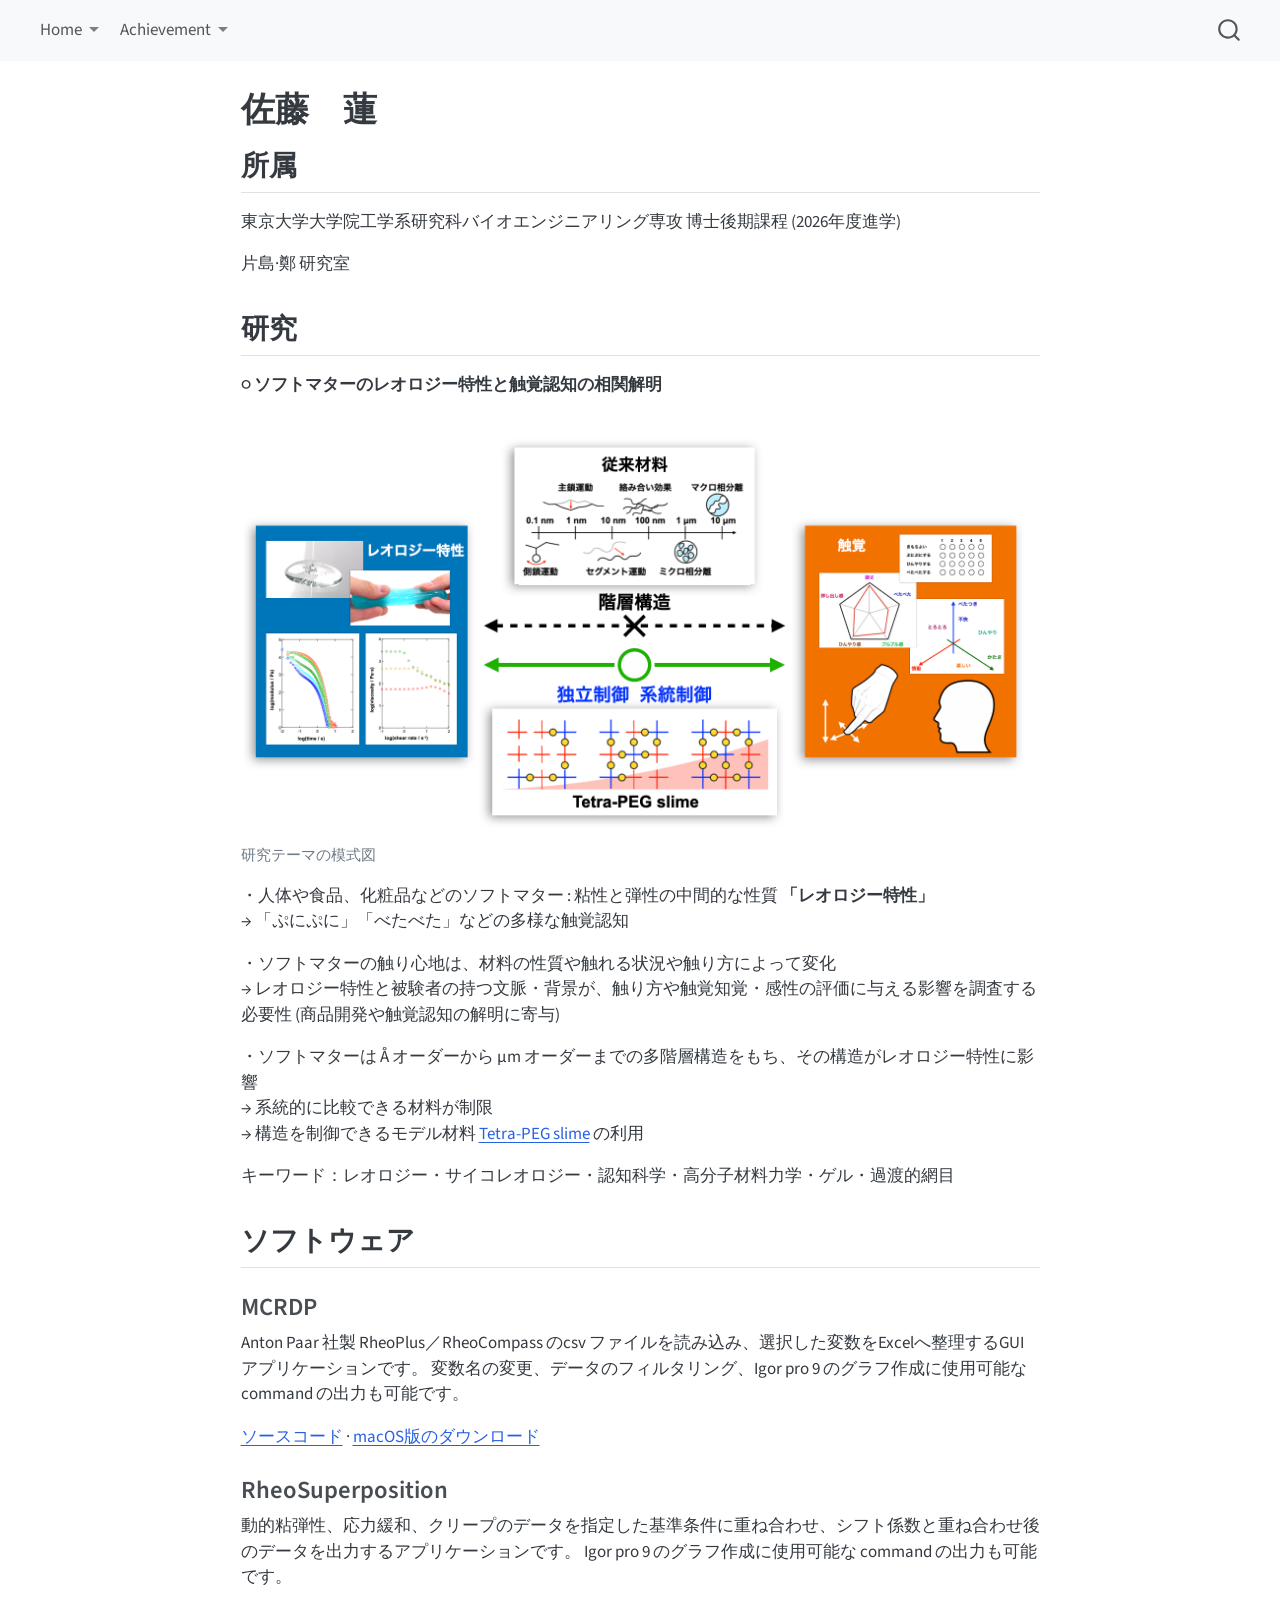
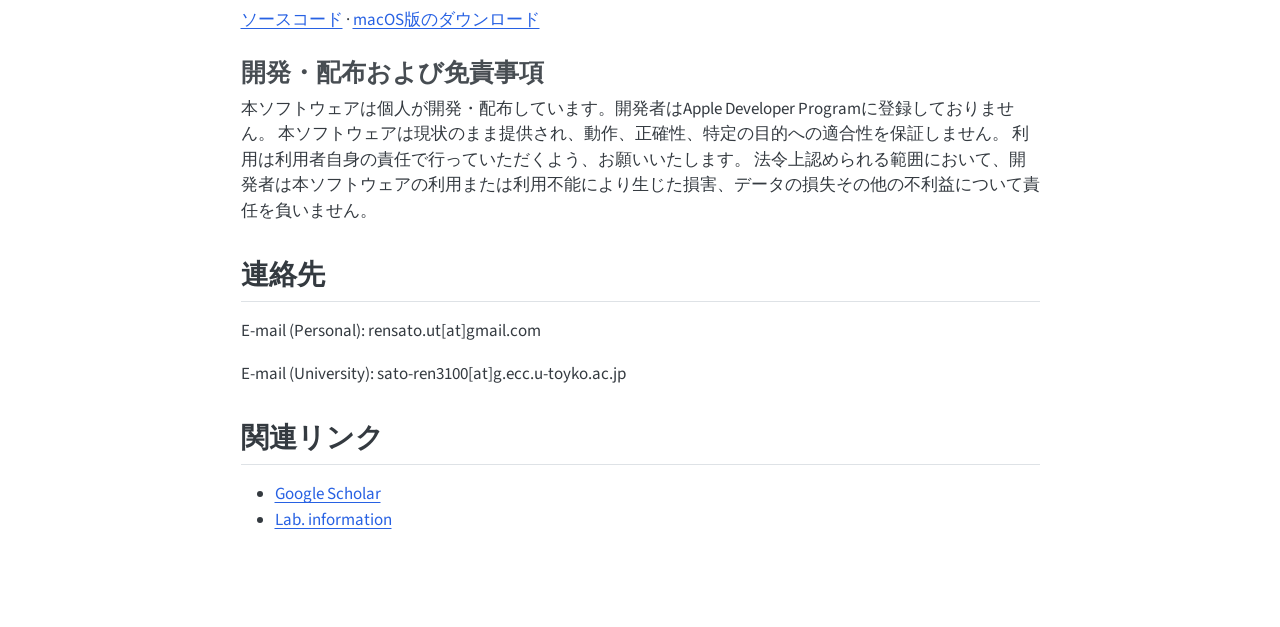
==== commit 8c7f0935: "レンダー実行" ====
--- a/docs/index.html
+++ b/docs/index.html
@@ -174,22 +174,23 @@
 <h2 class="anchored" data-anchor-id="ソフトウェア">ソフトウェア</h2>
 <section id="mcrdp" class="level3">
 <h3 class="anchored" data-anchor-id="mcrdp">MCRDP</h3>
-<p>RheoPlus／RheoCompassの測定ファイルを読み込み、選択した変数をExcelへ整理するGUIアプリケーションです。</p>
+<p>Anton Paar 社製 RheoPlus／RheoCompass のcsv ファイルを読み込み、選択した変数をExcelへ整理するGUIアプリケーションです。 変数名の変更、データのフィルタリング、Igor pro 9 のグラフ作成に使用可能な command の出力も可能です。</p>
 <p><a href="https://github.com/ren3100-git/MCRDP">ソースコード</a> · <a href="https://github.com/ren3100-git/MCRDP/releases/latest">macOS版のダウンロード</a></p>
 </section>
 <section id="rheosuperposition" class="level3">
 <h3 class="anchored" data-anchor-id="rheosuperposition">RheoSuperposition</h3>
-<p>動的粘弾性、応力緩和、クリープのデータを指定した基準条件に重ね合わせ、シフト係数と重ね合わせ後のデータを出力するアプリケーションです。</p>
+<p>動的粘弾性、応力緩和、クリープのデータを指定した基準条件に重ね合わせ、シフト係数と重ね合わせ後のデータを出力するアプリケーションです。 Igor pro 9 のグラフ作成に使用可能な command の出力も可能です。</p>
 <p><a href="https://github.com/ren3100-git/RheoSuperposition">ソースコード</a> · <a href="https://github.com/ren3100-git/RheoSuperposition/releases/latest">macOS版のダウンロード</a></p>
 </section>
 <section id="開発配布および免責事項" class="level3">
 <h3 class="anchored" data-anchor-id="開発配布および免責事項">開発・配布および免責事項</h3>
-<p>本ソフトウェアは個人が開発・配布しています。開発者はApple Developer Programに登録していません。本ソフトウェアは現状のまま提供され、動作、正確性、特定の目的への適合性を保証しません。利用は利用者自身の責任で行ってください。法令上認められる範囲において、開発者は本ソフトウェアの利用または利用不能により生じた損害、データの損失その他の不利益について責任を負いません。</p>
+<p>本ソフトウェアは個人が開発・配布しています。開発者はApple Developer Programに登録しておりません。 本ソフトウェアは現状のまま提供され、動作、正確性、特定の目的への適合性を保証しません。 利用は利用者自身の責任で行っていただくよう、お願いいたします。 法令上認められる範囲において、開発者は本ソフトウェアの利用または利用不能により生じた損害、データの損失その他の不利益について責任を負いません。</p>
 </section>
 </section>
 <section id="連絡先" class="level2">
 <h2 class="anchored" data-anchor-id="連絡先">連絡先</h2>
-<p>E-mail (Personal): rensato.ut[at]gmail.com E-mail (University): sato-ren3100[at]g.ecc.u-toyko.ac.jp</p>
+<p>E-mail (Personal): rensato.ut[at]gmail.com</p>
+<p>E-mail (University): sato-ren3100[at]g.ecc.u-toyko.ac.jp</p>
 </section>
 <section id="関連リンク" class="level2">
 <h2 class="anchored" data-anchor-id="関連リンク">関連リンク</h2>
